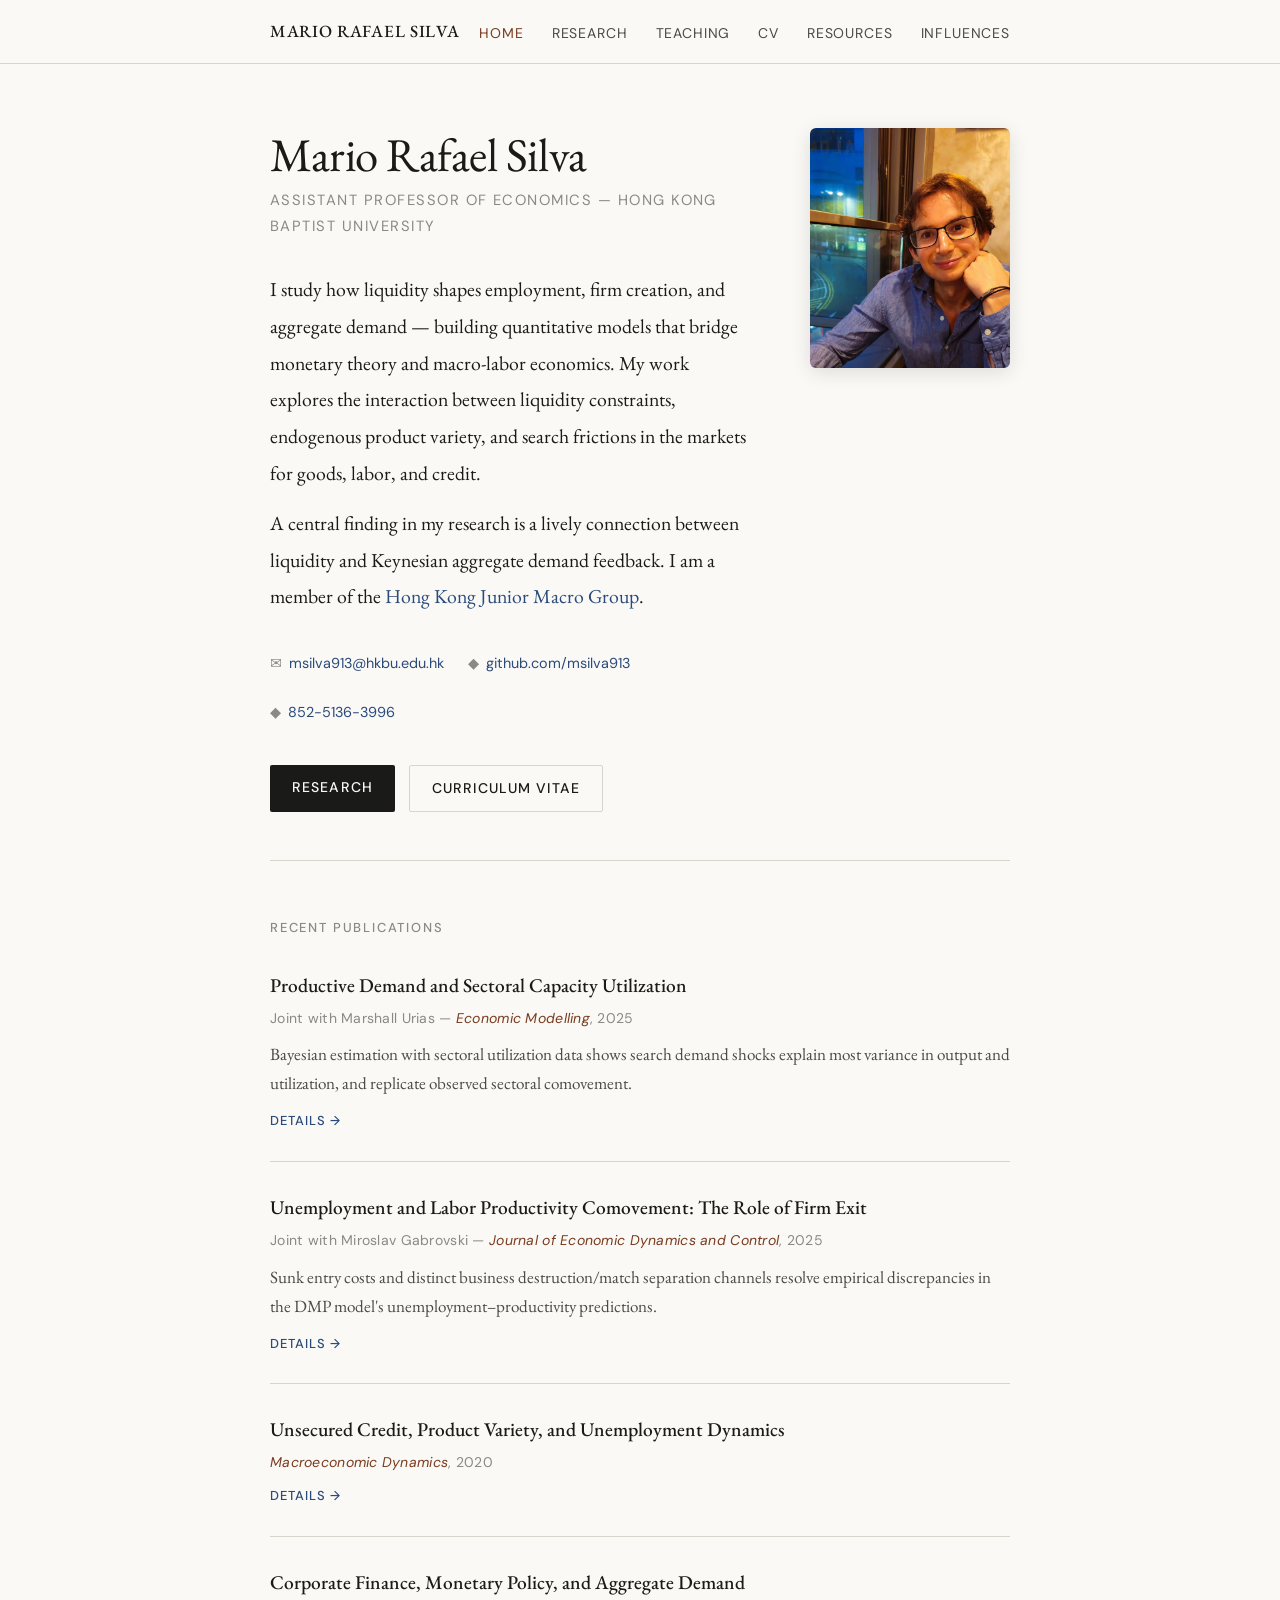
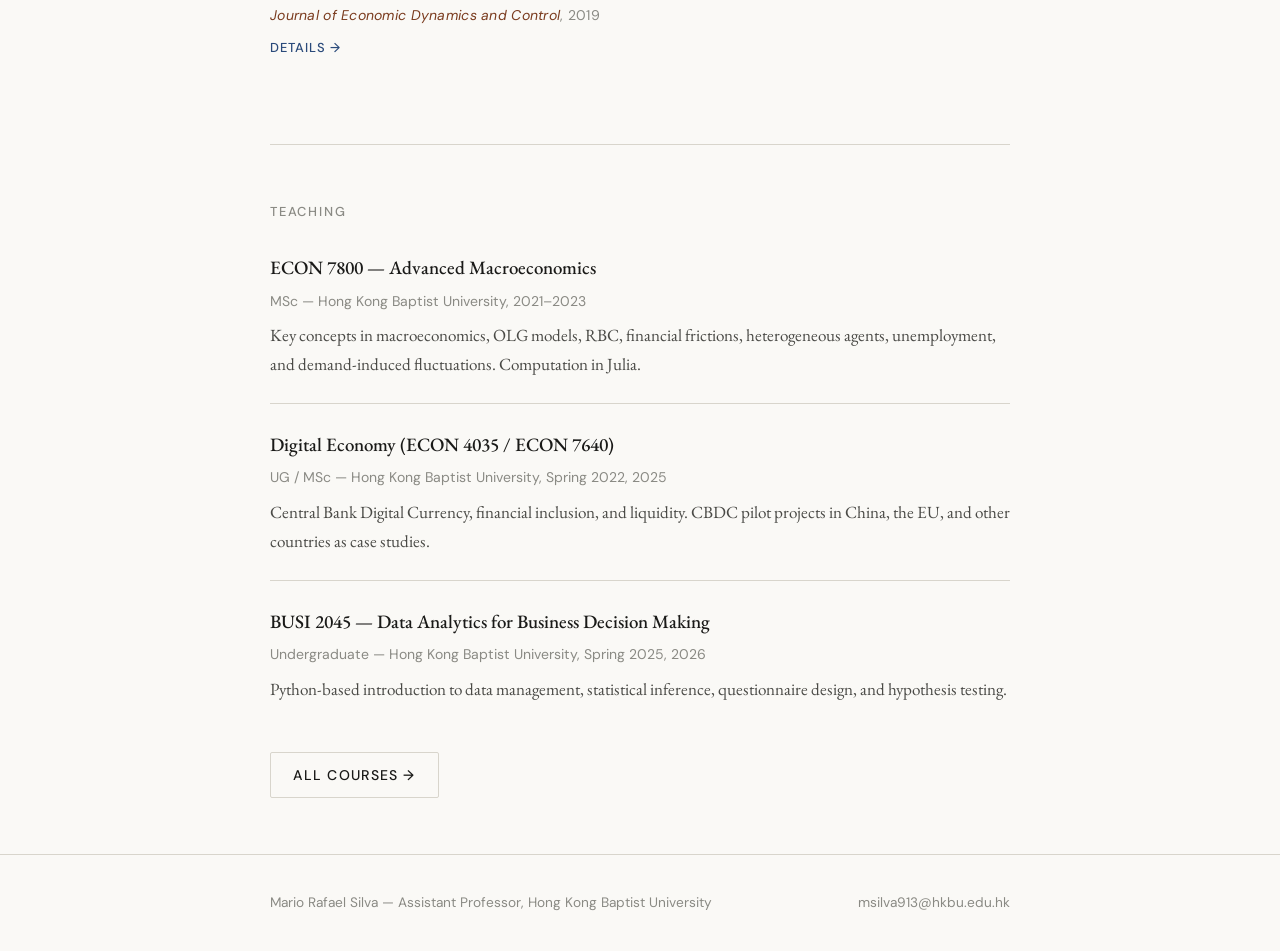
==== index.html @ 18e3253c "Initial site" ====
<!DOCTYPE html>
<html lang="en">
<head>
  <meta charset="UTF-8" />
  <meta name="viewport" content="width=device-width, initial-scale=1.0" />
  <meta name="description" content="Mario Rafael Silva — macroeconomist at Hong Kong Baptist University working on liquidity, search frictions, and firm dynamics." />
  <title>Mario Rafael Silva — Economist</title>
  <link rel="stylesheet" href="css/style.css" />
</head>
<body>

<script src="nav.js"></script>

<main>
  <section class="hero hero-split fade-in">
    <div class="hero-text">
      <h1 class="hero-name">Mario Rafael Silva</h1>
      <p class="hero-title">Assistant Professor of Economics &mdash; Hong Kong Baptist University</p>
      <p class="hero-bio">
        I study how liquidity shapes employment, firm creation, and aggregate demand — building quantitative models that bridge monetary theory and macro-labor economics. My work explores the interaction between liquidity constraints, endogenous product variety, and search frictions in the markets for goods, labor, and credit.
      </p>
      <p class="hero-bio" style="margin-top:14px;">
        A central finding in my research is a lively connection between liquidity and Keynesian aggregate demand feedback. I am a member of the <a href="https://github.com/msilva913" target="_blank" rel="noopener">Hong Kong Junior Macro Group</a>.
      </p>
      <div class="hero-meta">
        <span>&#9993;&ensp;<a href="mailto:msilva913@hkbu.edu.hk">msilva913@hkbu.edu.hk</a></span>
        <span>&#9670;&ensp;<a href="https://github.com/msilva913" target="_blank" rel="noopener">github.com/msilva913</a></span>
        <span>&#9670;&ensp;<a href="tel:+85251363996">852-5136-3996</a></span>
      </div>
      <div class="hero-cta">
        <a class="btn btn-primary" href="research.html">Research</a>
        <a class="btn btn-secondary" href="cv.html">Curriculum Vitae</a>
      </div>
    </div>
    <div class="hero-photo">
      <img src="photo.png" alt="Mario Rafael Silva" />
    </div>
  </section>

  <section class="section">
    <p class="section-label">Recent Publications</p>
    <ul class="paper-list">
      <li class="paper-item">
        <p class="paper-title">Productive Demand and Sectoral Capacity Utilization</p>
        <p class="paper-meta">Joint with Marshall Urias &mdash; <span class="journal">Economic Modelling</span>, 2025</p>
        <p class="paper-abstract">Bayesian estimation with sectoral utilization data shows search demand shocks explain most variance in output and utilization, and replicate observed sectoral comovement.</p>
        <div class="paper-links"><a href="research.html">Details &rarr;</a></div>
      </li>
      <li class="paper-item">
        <p class="paper-title">Unemployment and Labor Productivity Comovement: The Role of Firm Exit</p>
        <p class="paper-meta">Joint with Miroslav Gabrovski &mdash; <span class="journal">Journal of Economic Dynamics and Control</span>, 2025</p>
        <p class="paper-abstract">Sunk entry costs and distinct business destruction/match separation channels resolve empirical discrepancies in the DMP model's unemployment–productivity predictions.</p>
        <div class="paper-links"><a href="research.html">Details &rarr;</a></div>
      </li>
      <li class="paper-item">
        <p class="paper-title">Unsecured Credit, Product Variety, and Unemployment Dynamics</p>
        <p class="paper-meta"><span class="journal">Macroeconomic Dynamics</span>, 2020</p>
        <div class="paper-links"><a href="research.html">Details &rarr;</a></div>
      </li>
      <li class="paper-item">
        <p class="paper-title">Corporate Finance, Monetary Policy, and Aggregate Demand</p>
        <p class="paper-meta"><span class="journal">Journal of Economic Dynamics and Control</span>, 2019</p>
        <div class="paper-links"><a href="research.html">Details &rarr;</a></div>
      </li>
    </ul>
  </section>

  <section class="section">
    <p class="section-label">Teaching</p>
    <ul class="course-list">
      <li class="course-item">
        <p class="course-name">ECON 7800 — Advanced Macroeconomics</p>
        <p class="course-detail">MSc &mdash; Hong Kong Baptist University, 2021–2023</p>
        <p class="course-desc">Key concepts in macroeconomics, OLG models, RBC, financial frictions, heterogeneous agents, unemployment, and demand-induced fluctuations. Computation in Julia.</p>
      </li>
      <li class="course-item">
        <p class="course-name">Digital Economy (ECON 4035 / ECON 7640)</p>
        <p class="course-detail">UG / MSc &mdash; Hong Kong Baptist University, Spring 2022, 2025</p>
        <p class="course-desc">Central Bank Digital Currency, financial inclusion, and liquidity. CBDC pilot projects in China, the EU, and other countries as case studies.</p>
      </li>
      <li class="course-item">
        <p class="course-name">BUSI 2045 — Data Analytics for Business Decision Making</p>
        <p class="course-detail">Undergraduate &mdash; Hong Kong Baptist University, Spring 2025, 2026</p>
        <p class="course-desc">Python-based introduction to data management, statistical inference, questionnaire design, and hypothesis testing.</p>
      </li>
    </ul>
    <p style="margin-top:24px;"><a href="teaching.html" class="btn btn-secondary">All courses &rarr;</a></p>
  </section>
</main>

</body>
</html>
---- css/style.css ----
/* ─────────────────────────────────────────────
   Mario Rafael Silva — Academic Site
   Aesthetic: Refined editorial, serif-forward
   ───────────────────────────────────────────── */

@import url('https://fonts.googleapis.com/css2?family=EB+Garamond:ital,wght@0,400;0,500;0,600;1,400;1,500&family=DM+Sans:wght@300;400;500&display=swap');

:root {
  --ink:       #1a1a18;
  --ink-soft:  #4a4a46;
  --ink-muted: #8a8a84;
  --rule:      #d8d5cc;
  --bg:        #faf9f6;
  --bg-warm:   #f2efe8;
  --accent:    #7a3b1e;   /* deep terracotta — warm academic */
  --accent-lt: #c4733a;
  --link:      #2a4a7a;
  --nav-h:     64px;
  --max-w:     740px;
  --serif:     'EB Garamond', Georgia, serif;
  --sans:      'DM Sans', system-ui, sans-serif;
}

*, *::before, *::after { box-sizing: border-box; margin: 0; padding: 0; }

html { font-size: 18px; scroll-behavior: smooth; }

body {
  font-family: var(--serif);
  background: var(--bg);
  color: var(--ink);
  line-height: 1.75;
  -webkit-font-smoothing: antialiased;
}

/* ── LINKS ─────────────────────────────────── */
a {
  color: var(--link);
  text-decoration: none;
  border-bottom: 1px solid transparent;
  transition: color .2s, border-color .2s;
}
a:hover { color: var(--accent); border-bottom-color: var(--accent-lt); }

/* ── NAV ────────────────────────────────────── */
nav {
  position: sticky;
  top: 0;
  z-index: 100;
  background: var(--bg);
  border-bottom: 1px solid var(--rule);
  height: var(--nav-h);
  display: flex;
  align-items: center;
}

.nav-inner {
  max-width: calc(var(--max-w) + 80px);
  width: 100%;
  margin: 0 auto;
  padding: 0 40px;
  display: flex;
  align-items: center;
  justify-content: space-between;
}

.nav-name {
  font-family: var(--serif);
  font-size: .95rem;
  font-weight: 500;
  letter-spacing: .04em;
  color: var(--ink);
  border: none;
  text-transform: uppercase;
}
.nav-name:hover { color: var(--accent); border: none; }

.nav-links {
  display: flex;
  gap: 28px;
  list-style: none;
}

.nav-links a {
  font-family: var(--sans);
  font-size: .78rem;
  font-weight: 400;
  letter-spacing: .06em;
  text-transform: uppercase;
  color: var(--ink-soft);
  border: none;
}
.nav-links a:hover, .nav-links a.active { color: var(--accent); border: none; }

/* mobile nav toggle */
.nav-toggle {
  display: none;
  background: none;
  border: none;
  cursor: pointer;
  flex-direction: column;
  gap: 5px;
  padding: 4px;
}
.nav-toggle span {
  display: block;
  width: 22px;
  height: 1.5px;
  background: var(--ink);
  transition: all .3s;
}

/* ── PAGE WRAPPER ───────────────────────────── */
main {
  max-width: calc(var(--max-w) + 80px);
  margin: 0 auto;
  padding: 0 40px;
}

/* ── HERO (HOME) ────────────────────────────── */
.hero {
  padding: 80px 0 60px;
  border-bottom: 1px solid var(--rule);
}

.hero-name {
  font-family: var(--serif);
  font-size: 2.6rem;
  font-weight: 400;
  line-height: 1.15;
  letter-spacing: -.01em;
  color: var(--ink);
  margin-bottom: 6px;
}

.hero-title {
  font-family: var(--sans);
  font-size: .82rem;
  font-weight: 400;
  letter-spacing: .1em;
  text-transform: uppercase;
  color: var(--ink-muted);
  margin-bottom: 32px;
}

.hero-bio {
  font-size: 1.1rem;
  line-height: 1.85;
  color: var(--ink);
  max-width: 640px;
}
.hero-bio + .hero-bio { margin-top: 18px; }

.hero-meta {
  margin-top: 36px;
  display: flex;
  flex-wrap: wrap;
  gap: 24px;
  font-family: var(--sans);
  font-size: .8rem;
  color: var(--ink-muted);
}
.hero-meta a { color: var(--link); border: none; }
.hero-meta a:hover { color: var(--accent); }

.hero-cta {
  margin-top: 40px;
  display: flex;
  gap: 14px;
  flex-wrap: wrap;
}

.btn {
  display: inline-block;
  font-family: var(--sans);
  font-size: .78rem;
  font-weight: 500;
  letter-spacing: .08em;
  text-transform: uppercase;
  padding: 10px 22px;
  border-radius: 2px;
  border: none;
  transition: background .2s, color .2s;
}
.btn-primary {
  background: var(--ink);
  color: var(--bg);
}
.btn-primary:hover { background: var(--accent); color: var(--bg); border: none; }
.btn-secondary {
  background: transparent;
  color: var(--ink);
  border: 1px solid var(--rule) !important;
}
.btn-secondary:hover { border-color: var(--accent) !important; color: var(--accent); }

/* ── SECTION STRUCTURE ──────────────────────── */
.section {
  padding: 56px 0;
  border-bottom: 1px solid var(--rule);
}
.section:last-child { border-bottom: none; }

.section-label {
  font-family: var(--sans);
  font-size: .72rem;
  font-weight: 500;
  letter-spacing: .14em;
  text-transform: uppercase;
  color: var(--ink-muted);
  margin-bottom: 28px;
}

/* ── PAGE HEADER (inner pages) ──────────────── */
.page-header {
  padding: 64px 0 48px;
  border-bottom: 1px solid var(--rule);
}
.page-header h1 {
  font-family: var(--serif);
  font-size: 2rem;
  font-weight: 400;
  color: var(--ink);
  margin-bottom: 10px;
}
.page-header .subtitle {
  font-family: var(--sans);
  font-size: .82rem;
  color: var(--ink-muted);
  letter-spacing: .06em;
  text-transform: uppercase;
}

/* ── PROSE ──────────────────────────────────── */
.prose p { margin-bottom: 1.2em; }
.prose p:last-child { margin-bottom: 0; }

/* ── RESEARCH ───────────────────────────────── */
.paper-list { list-style: none; }

.paper-item {
  padding: 28px 0;
  border-bottom: 1px solid var(--rule);
}
.paper-item:first-child { padding-top: 0; }
.paper-item:last-child { border-bottom: none; }

.paper-title {
  font-family: var(--serif);
  font-size: 1.08rem;
  font-weight: 500;
  color: var(--ink);
  margin-bottom: 4px;
}

.paper-meta {
  font-family: var(--sans);
  font-size: .78rem;
  color: var(--ink-muted);
  margin-bottom: 10px;
  letter-spacing: .02em;
}
.paper-meta .journal { color: var(--accent); font-style: italic; }

.paper-abstract {
  font-size: .95rem;
  color: var(--ink-soft);
  line-height: 1.7;
  margin-bottom: 12px;
}

.paper-links {
  display: flex;
  gap: 16px;
  flex-wrap: wrap;
}
.paper-links a {
  font-family: var(--sans);
  font-size: .72rem;
  font-weight: 500;
  letter-spacing: .08em;
  text-transform: uppercase;
  color: var(--link);
  border: none;
}
.paper-links a:hover { color: var(--accent); }

/* ── TEACHING ───────────────────────────────── */
.course-list { list-style: none; }

.course-item {
  padding: 24px 0;
  border-bottom: 1px solid var(--rule);
}
.course-item:first-child { padding-top: 0; }
.course-item:last-child { border-bottom: none; }

.course-name {
  font-family: var(--serif);
  font-size: 1.05rem;
  font-weight: 500;
  color: var(--ink);
  margin-bottom: 4px;
}
.course-detail {
  font-family: var(--sans);
  font-size: .78rem;
  color: var(--ink-muted);
  margin-bottom: 8px;
}
.course-desc {
  font-size: .95rem;
  color: var(--ink-soft);
  line-height: 1.7;
}

/* ── RESOURCES ──────────────────────────────── */
.resource-section {
  padding: 40px 0;
  border-bottom: 1px solid var(--rule);
}
.resource-section:last-child { border-bottom: none; }
.resource-section:first-child { padding-top: 0; }

.resource-section h2 {
  font-family: var(--sans);
  font-size: .72rem;
  font-weight: 500;
  letter-spacing: .14em;
  text-transform: uppercase;
  color: var(--ink-muted);
  margin-bottom: 20px;
}

.resource-list { list-style: none; }

.resource-list li {
  display: flex;
  gap: 16px;
  padding: 10px 0;
  border-bottom: 1px solid var(--bg-warm);
  font-size: .97rem;
  line-height: 1.5;
}
.resource-list li:last-child { border-bottom: none; }

.resource-list .r-name {
  font-weight: 500;
  color: var(--ink);
  flex: 0 0 auto;
  max-width: 260px;
  min-width: 180px;
}
.resource-list .r-desc {
  color: var(--ink-soft);
  font-size: .9rem;
}

/* ── INFLUENCES ─────────────────────────────── */
.ref-list { list-style: none; }
.ref-item {
  padding: 14px 0;
  border-bottom: 1px solid var(--bg-warm);
  font-size: .95rem;
  color: var(--ink-soft);
  line-height: 1.65;
}
.ref-item:last-child { border-bottom: none; }
.ref-item .ref-authors { color: var(--ink-muted); font-size: .85rem; font-family: var(--sans); }

/* ── CV ─────────────────────────────────────── */
.cv-section { padding: 36px 0; border-bottom: 1px solid var(--rule); }
.cv-section:first-child { padding-top: 0; }
.cv-section:last-child { border-bottom: none; }

.cv-section h2 {
  font-family: var(--sans);
  font-size: .72rem;
  font-weight: 500;
  letter-spacing: .14em;
  text-transform: uppercase;
  color: var(--ink-muted);
  margin-bottom: 20px;
}

.cv-entry {
  display: grid;
  grid-template-columns: 110px 1fr;
  gap: 0 24px;
  padding: 10px 0;
  border-bottom: 1px solid var(--bg-warm);
}
.cv-entry:last-child { border-bottom: none; }

.cv-year {
  font-family: var(--sans);
  font-size: .8rem;
  color: var(--ink-muted);
  padding-top: 2px;
}

.cv-body strong {
  display: block;
  font-family: var(--serif);
  font-weight: 500;
  font-size: 1rem;
  color: var(--ink);
  margin-bottom: 2px;
}
.cv-body em {
  display: block;
  font-family: var(--sans);
  font-size: .82rem;
  color: var(--ink-soft);
  font-style: normal;
  margin-bottom: 4px;
}
.cv-body .cv-note {
  font-size: .85rem;
  color: var(--ink-muted);
}

/* ── FOOTER ─────────────────────────────────── */
footer {
  border-top: 1px solid var(--rule);
  padding: 36px 0;
  margin-top: 0;
}

.footer-inner {
  max-width: calc(var(--max-w) + 80px);
  margin: 0 auto;
  padding: 0 40px;
  display: flex;
  justify-content: space-between;
  align-items: center;
  flex-wrap: wrap;
  gap: 12px;
}

.footer-inner p {
  font-family: var(--sans);
  font-size: .76rem;
  color: var(--ink-muted);
}
.footer-inner a { color: var(--ink-muted); border: none; }
.footer-inner a:hover { color: var(--accent); }

/* ── FADE-IN ANIMATION ──────────────────────── */
.fade-in {
  opacity: 0;
  transform: translateY(16px);
  animation: fadeUp .6s ease forwards;
}
@keyframes fadeUp {
  to { opacity: 1; transform: translateY(0); }
}
.fade-in:nth-child(1) { animation-delay: .05s; }
.fade-in:nth-child(2) { animation-delay: .15s; }
.fade-in:nth-child(3) { animation-delay: .25s; }
.fade-in:nth-child(4) { animation-delay: .35s; }

/* ── RESPONSIVE ─────────────────────────────── */
@media (max-width: 680px) {
  html { font-size: 16px; }
  main, .nav-inner, .footer-inner { padding: 0 22px; }
  .hero { padding: 48px 0 40px; }
  .hero-name { font-size: 2rem; }
  .nav-links { display: none; flex-direction: column; position: absolute; top: var(--nav-h); left: 0; right: 0; background: var(--bg); border-bottom: 1px solid var(--rule); padding: 20px 22px; gap: 18px; }
  .nav-links.open { display: flex; }
  .nav-toggle { display: flex; }
  .cv-entry { grid-template-columns: 1fr; gap: 2px; }
  .cv-year { font-size: .75rem; }
  .resource-list .r-name { min-width: 0; max-width: none; }
  .resource-list li { flex-direction: column; gap: 4px; }
}

/* ── HERO SPLIT (photo + text) ───────────────── */
.hero-split {
  display: flex;
  align-items: flex-start;
  gap: 56px;
  padding: 64px 0 48px;
}
.hero-text {
  flex: 1;
  min-width: 0;
}
.hero-photo {
  flex-shrink: 0;
  width: 200px;
}
.hero-photo img {
  width: 200px;
  height: 240px;
  object-fit: cover;
  object-position: center top;
  border-radius: 6px;
  display: block;
  box-shadow: 0 4px 20px rgba(0,0,0,0.12);
}
@media (max-width: 680px) {
  .hero-split {
    flex-direction: column-reverse;
    gap: 28px;
    padding: 40px 0 32px;
  }
  .hero-photo {
    width: 100%;
  }
  .hero-photo img {
    width: 140px;
    height: 168px;
    border-radius: 5px;
  }
}
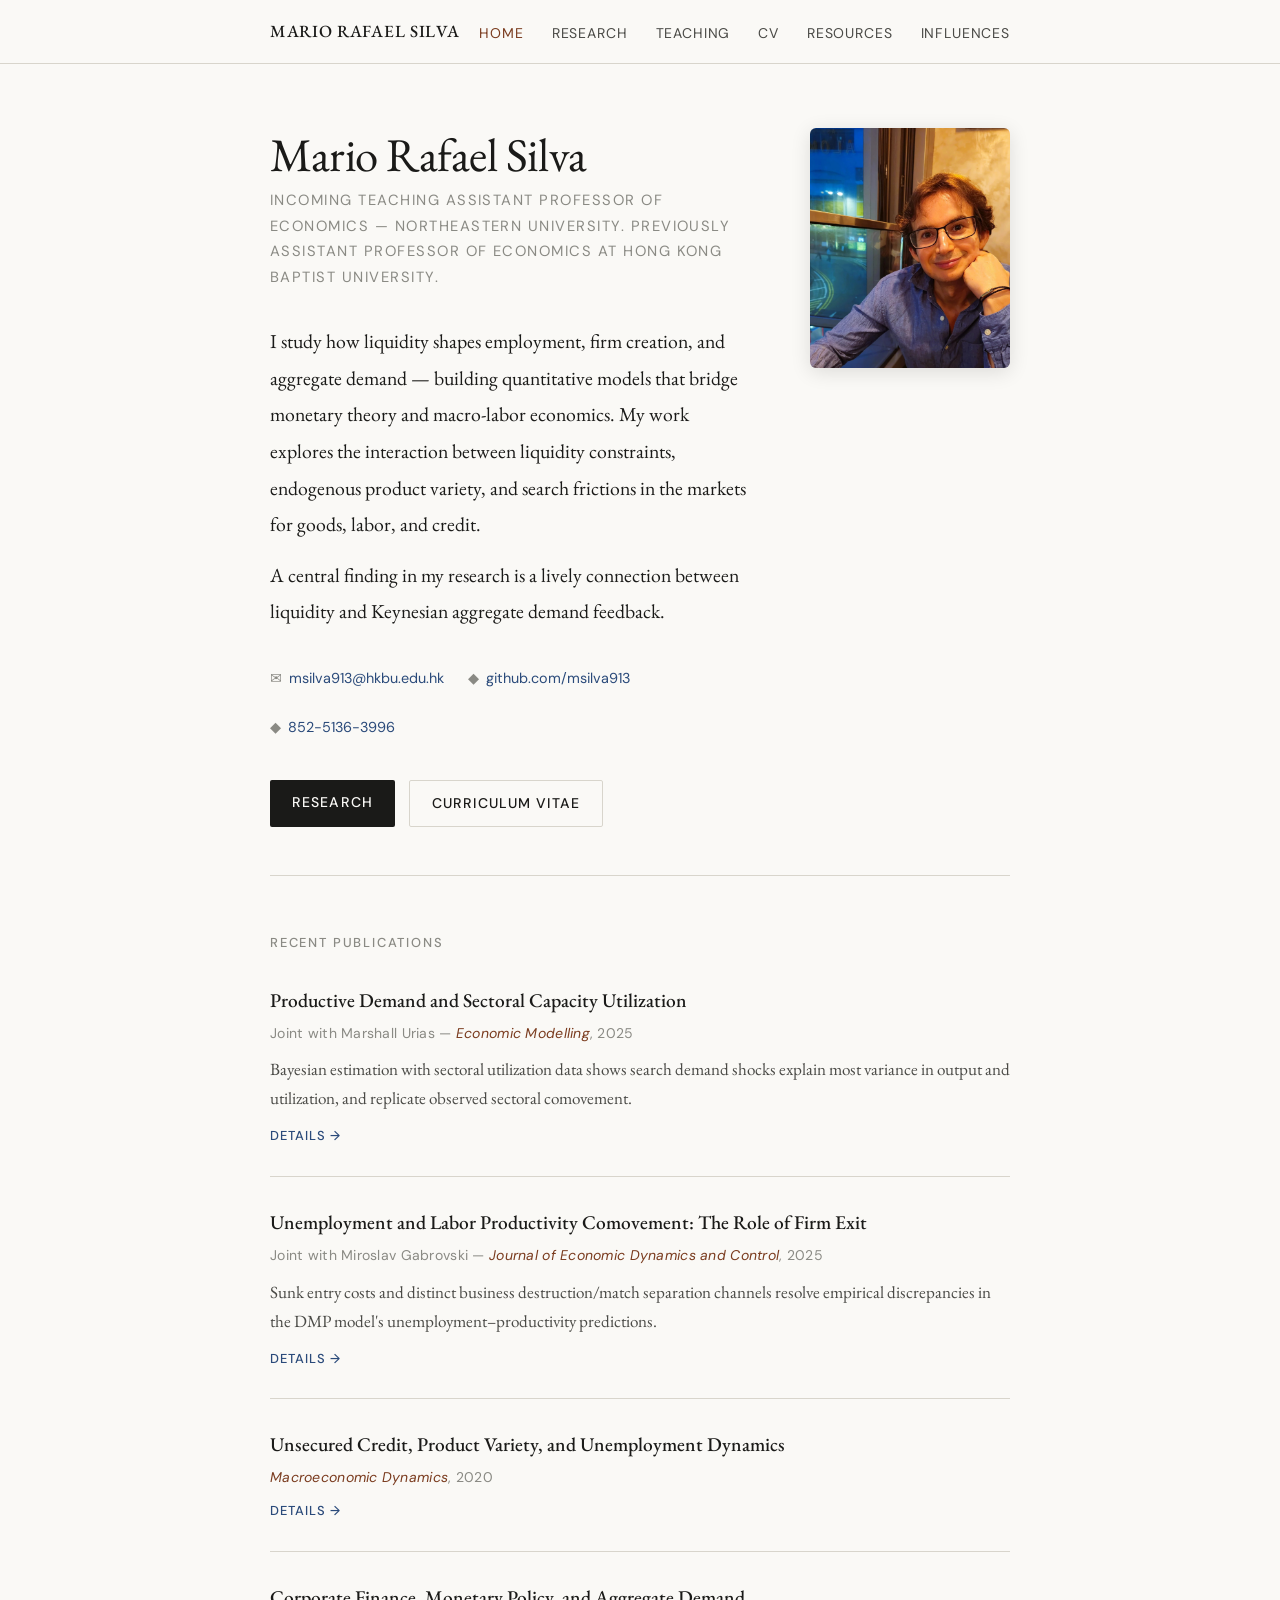
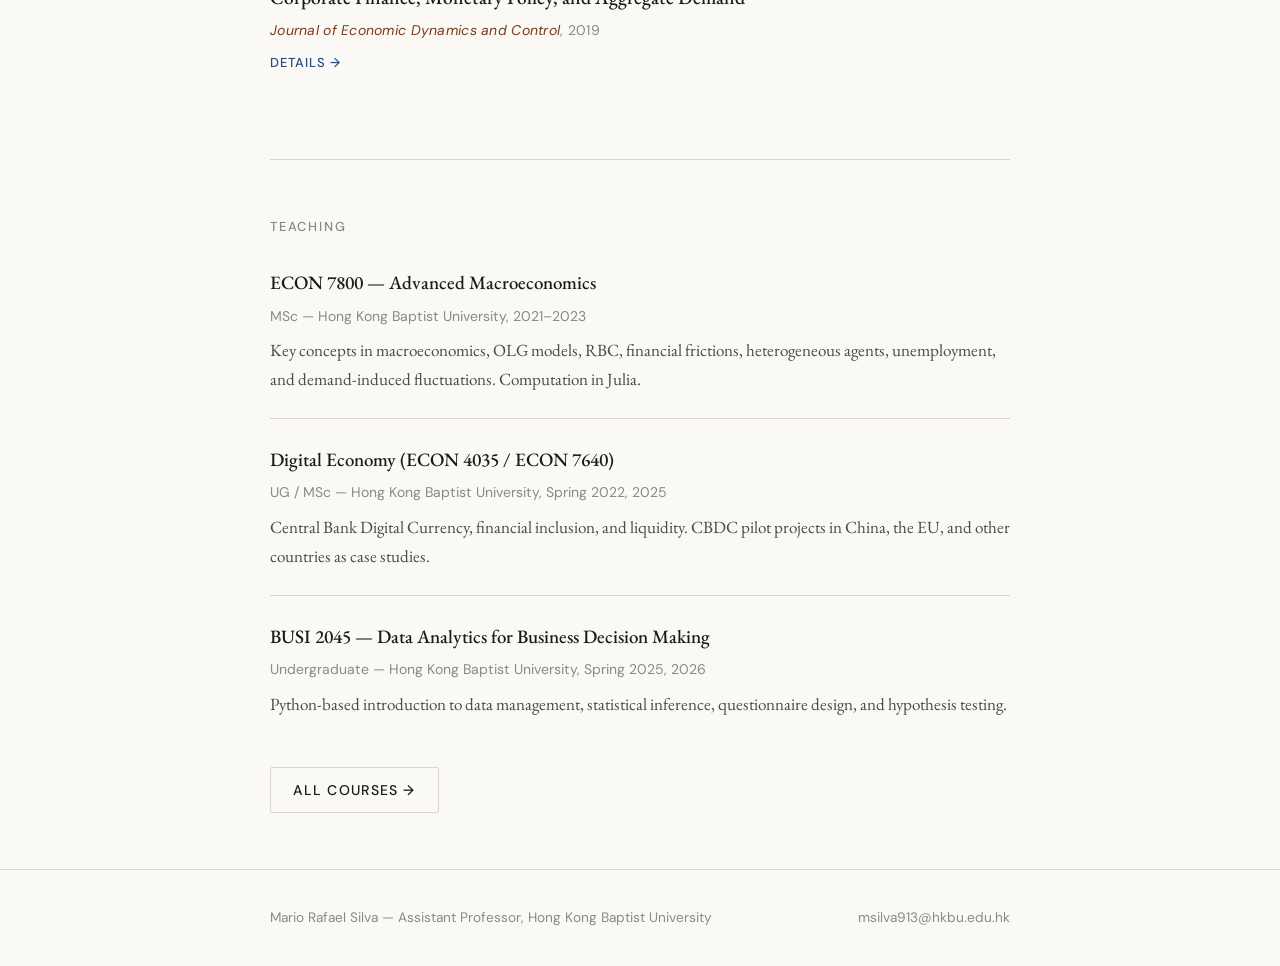
==== commit e1c6242f: "Update index.html with affiliation" ====
--- a/index.html
+++ b/index.html
@@ -15,12 +15,12 @@
   <section class="hero hero-split fade-in">
     <div class="hero-text">
       <h1 class="hero-name">Mario Rafael Silva</h1>
-      <p class="hero-title">Assistant Professor of Economics &mdash; Hong Kong Baptist University</p>
+      <p class="hero-title">Incoming Teaching Assistant Professor of Economics &mdash; Northeastern University. Previously Assistant Professor of Economics at Hong Kong Baptist University.</p>
       <p class="hero-bio">
         I study how liquidity shapes employment, firm creation, and aggregate demand — building quantitative models that bridge monetary theory and macro-labor economics. My work explores the interaction between liquidity constraints, endogenous product variety, and search frictions in the markets for goods, labor, and credit.
       </p>
       <p class="hero-bio" style="margin-top:14px;">
-        A central finding in my research is a lively connection between liquidity and Keynesian aggregate demand feedback. I am a member of the <a href="https://github.com/msilva913" target="_blank" rel="noopener">Hong Kong Junior Macro Group</a>.
+        A central finding in my research is a lively connection between liquidity and Keynesian aggregate demand feedback. 
       </p>
       <div class="hero-meta">
         <span>&#9993;&ensp;<a href="mailto:msilva913@hkbu.edu.hk">msilva913@hkbu.edu.hk</a></span>
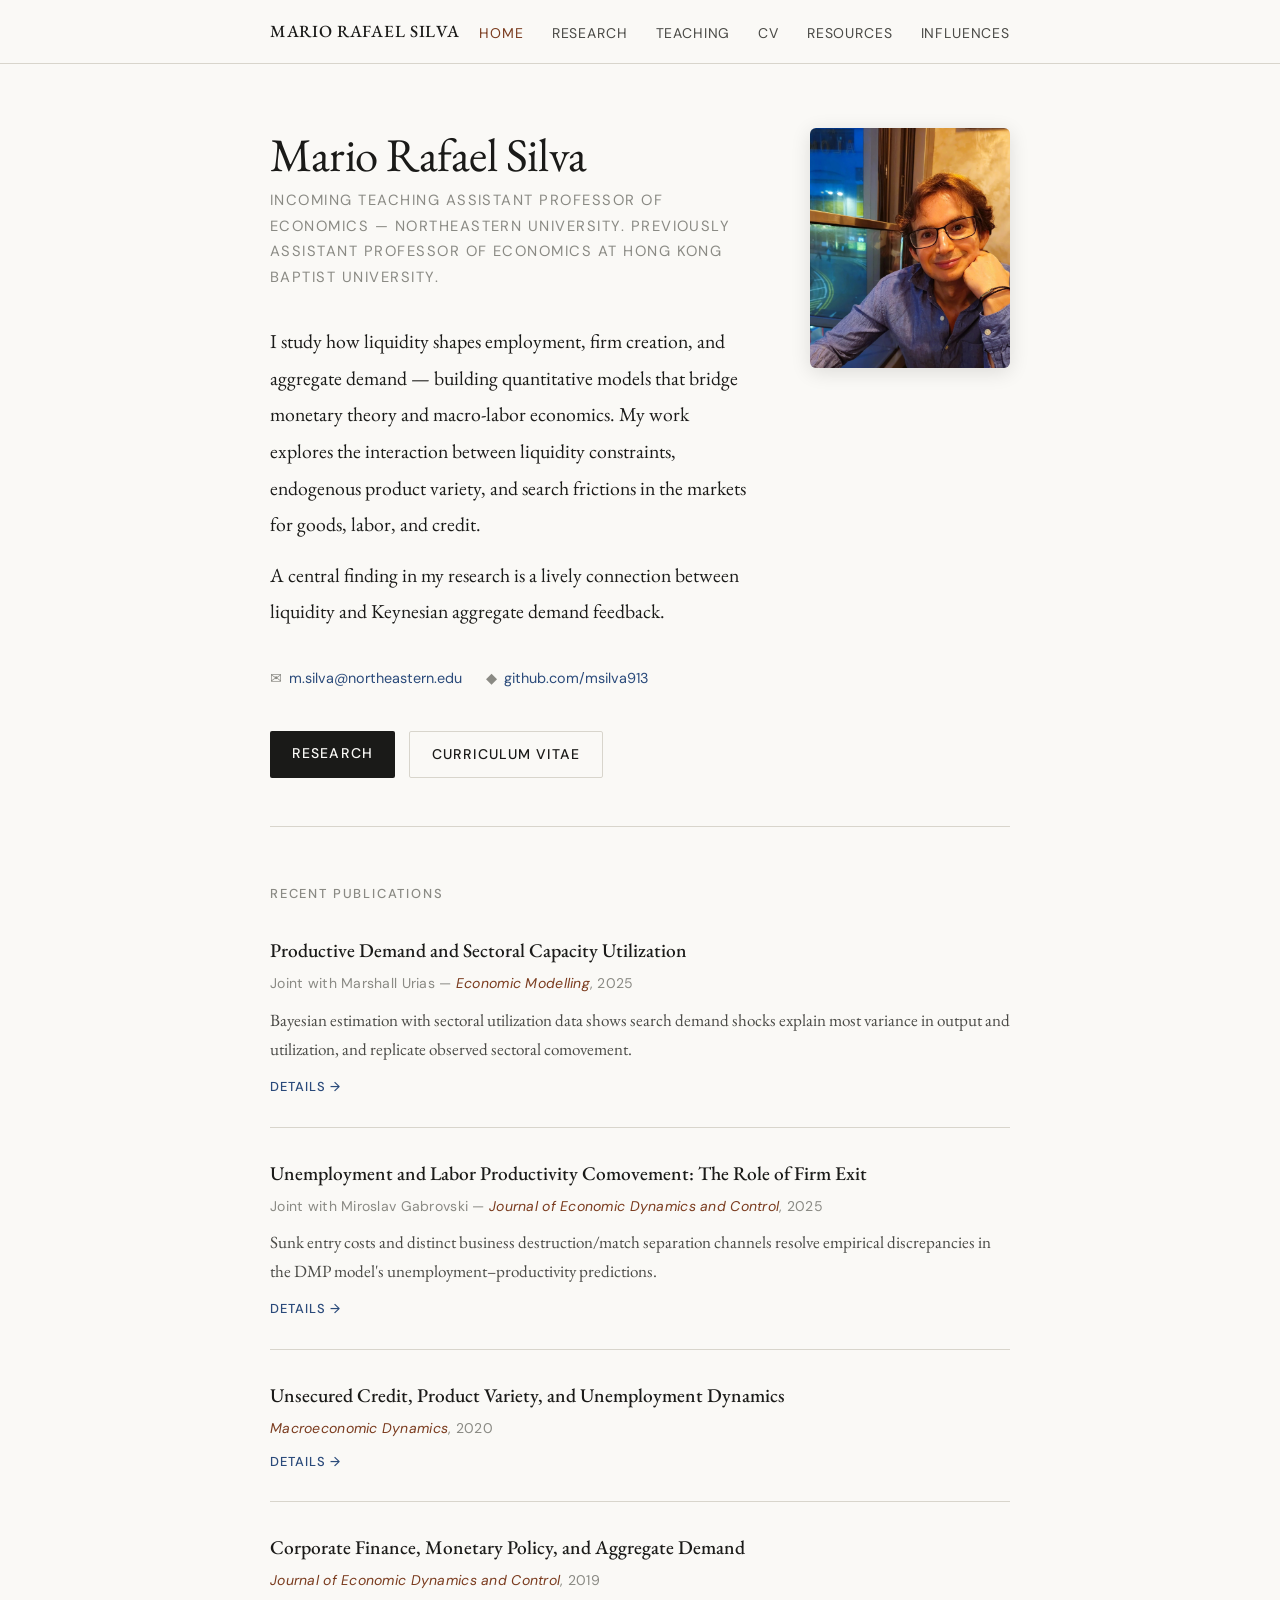
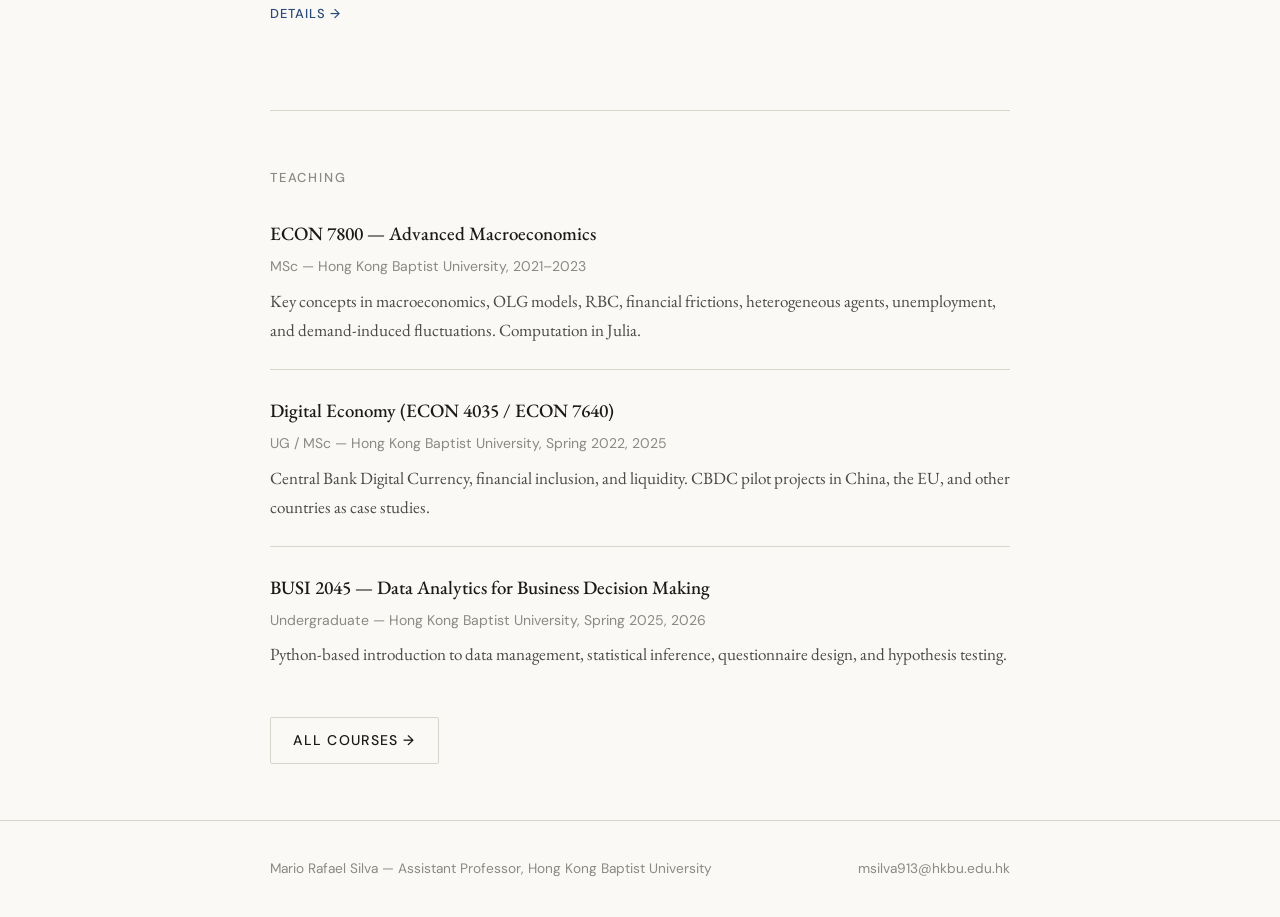
==== commit 59aeb211: "Update index.html" ====
--- a/index.html
+++ b/index.html
@@ -3,7 +3,7 @@
 <head>
   <meta charset="UTF-8" />
   <meta name="viewport" content="width=device-width, initial-scale=1.0" />
-  <meta name="description" content="Mario Rafael Silva — macroeconomist at Hong Kong Baptist University working on liquidity, search frictions, and firm dynamics." />
+  <meta name="description" content="Mario Rafael Silva — macroeconomist at Northeastern University working on liquidity, search frictions, and firm dynamics." />
   <title>Mario Rafael Silva — Economist</title>
   <link rel="stylesheet" href="css/style.css" />
 </head>
@@ -23,9 +23,8 @@
         A central finding in my research is a lively connection between liquidity and Keynesian aggregate demand feedback. 
       </p>
       <div class="hero-meta">
-        <span>&#9993;&ensp;<a href="mailto:msilva913@hkbu.edu.hk">msilva913@hkbu.edu.hk</a></span>
+        <span>&#9993;&ensp;<a href="mailto:m.silva@northeastern.edu">m.silva@northeastern.edu</a></span>
         <span>&#9670;&ensp;<a href="https://github.com/msilva913" target="_blank" rel="noopener">github.com/msilva913</a></span>
-        <span>&#9670;&ensp;<a href="tel:+85251363996">852-5136-3996</a></span>
       </div>
       <div class="hero-cta">
         <a class="btn btn-primary" href="research.html">Research</a>
